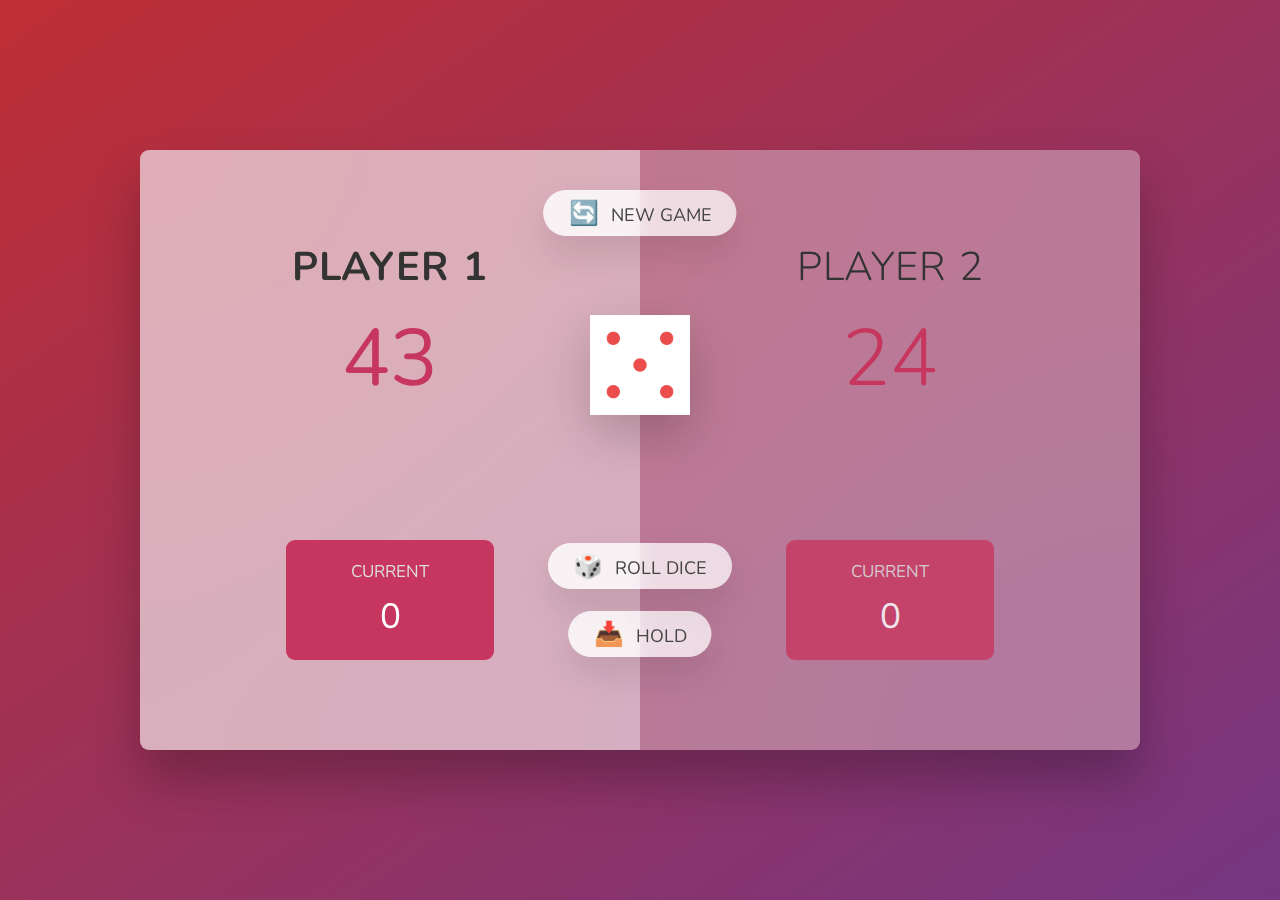
==== 03-DOM et Events Fondamentaux/JeuDuCochon/index.html @ 4cec80ba "new" ====
<!DOCTYPE html>
<html lang="en">
  <head>
    <meta charset="UTF-8" />
    <meta name="viewport" content="width=device-width, initial-scale=1.0" />
    <meta http-equiv="X-UA-Compatible" content="ie=edge" />
    <link rel="stylesheet" href="style.css" />
    <title>Pig Game</title>
  </head>
  <body>
    <main>
      <section class="player player--0 player--active">
        <h2 class="name" id="name--0">Player 1</h2>
        <p class="score" id="score--0">43</p>
        <div class="current">
          <p class="current-label">Current</p>
          <p class="current-score" id="current--0">0</p>
        </div>
      </section>
      <section class="player player--1">
        <h2 class="name" id="name--1">Player 2</h2>
        <p class="score" id="score--1">24</p>
        <div class="current">
          <p class="current-label">Current</p>
          <p class="current-score" id="current--1">0</p>
        </div>
      </section>

      <img src="dice-5.png" alt="Playing dice" class="dice" />
      <button class="btn btn--new">🔄 New game</button>
      <button class="btn btn--roll">🎲 Roll dice</button>
      <button class="btn btn--hold">📥 Hold</button>
    </main>
    <script src="script.js"></script>
  </body>
</html>
---- 03-DOM et Events Fondamentaux/JeuDuCochon/style.css ----
@import url('https://fonts.googleapis.com/css2?family=Nunito&display=swap');

* {
  margin: 0;
  padding: 0;
  box-sizing: inherit;
}

html {
  font-size: 62.5%;
  box-sizing: border-box;
}

body {
  font-family: 'Nunito', sans-serif;
  font-weight: 400;
  height: 100vh;
  color: #333;
  background-image: linear-gradient(to top left, #753682 0%, #bf2e34 100%);
  display: flex;
  align-items: center;
  justify-content: center;
}

/* LAYOUT */
main {
  position: relative;
  width: 100rem;
  height: 60rem;
  background-color: rgba(255, 255, 255, 0.35);
  backdrop-filter: blur(200px);
  filter: blur();
  box-shadow: 0 3rem 5rem rgba(0, 0, 0, 0.25);
  border-radius: 9px;
  overflow: hidden;
  display: flex;
}

.player {
  flex: 50%;
  padding: 9rem;
  display: flex;
  flex-direction: column;
  align-items: center;
  transition: all 0.75s;
}

/* ELEMENTS */
.name {
  position: relative;
  font-size: 4rem;
  text-transform: uppercase;
  letter-spacing: 1px;
  word-spacing: 2px;
  font-weight: 300;
  margin-bottom: 1rem;
}

.score {
  font-size: 8rem;
  font-weight: 300;
  color: #c7365f;
  margin-bottom: auto;
}

.player--active {
  background-color: rgba(255, 255, 255, 0.4);
}
.player--active .name {
  font-weight: 700;
}
.player--active .score {
  font-weight: 400;
}

.player--active .current {
  opacity: 1;
}

.current {
  background-color: #c7365f;
  opacity: 0.8;
  border-radius: 9px;
  color: #fff;
  width: 65%;
  padding: 2rem;
  text-align: center;
  transition: all 0.75s;
}

.current-label {
  text-transform: uppercase;
  margin-bottom: 1rem;
  font-size: 1.7rem;
  color: #ddd;
}

.current-score {
  font-size: 3.5rem;
}

/* ABSOLUTE POSITIONED ELEMENTS */
.btn {
  position: absolute;
  left: 50%;
  transform: translateX(-50%);
  color: #444;
  background: none;
  border: none;
  font-family: inherit;
  font-size: 1.8rem;
  text-transform: uppercase;
  cursor: pointer;
  font-weight: 400;
  transition: all 0.2s;

  background-color: white;
  background-color: rgba(255, 255, 255, 0.6);
  backdrop-filter: blur(10px);

  padding: 0.7rem 2.5rem;
  border-radius: 50rem;
  box-shadow: 0 1.75rem 3.5rem rgba(0, 0, 0, 0.1);
}

.btn::first-letter {
  font-size: 2.4rem;
  display: inline-block;
  margin-right: 0.7rem;
}

.btn--new {
  top: 4rem;
}
.btn--roll {
  top: 39.3rem;
}
.btn--hold {
  top: 46.1rem;
}

.btn:active {
  transform: translate(-50%, 3px);
  box-shadow: 0 1rem 2rem rgba(0, 0, 0, 0.15);
}

.btn:focus {
  outline: none;
}

.dice {
  position: absolute;
  left: 50%;
  top: 16.5rem;
  transform: translateX(-50%);
  height: 10rem;
  box-shadow: 0 2rem 5rem rgba(0, 0, 0, 0.2);
}

.player--winner {
  background-color: #2f2f2f;
}

.player--winner .name {
  font-weight: 700;
  color: #c7365f;
}
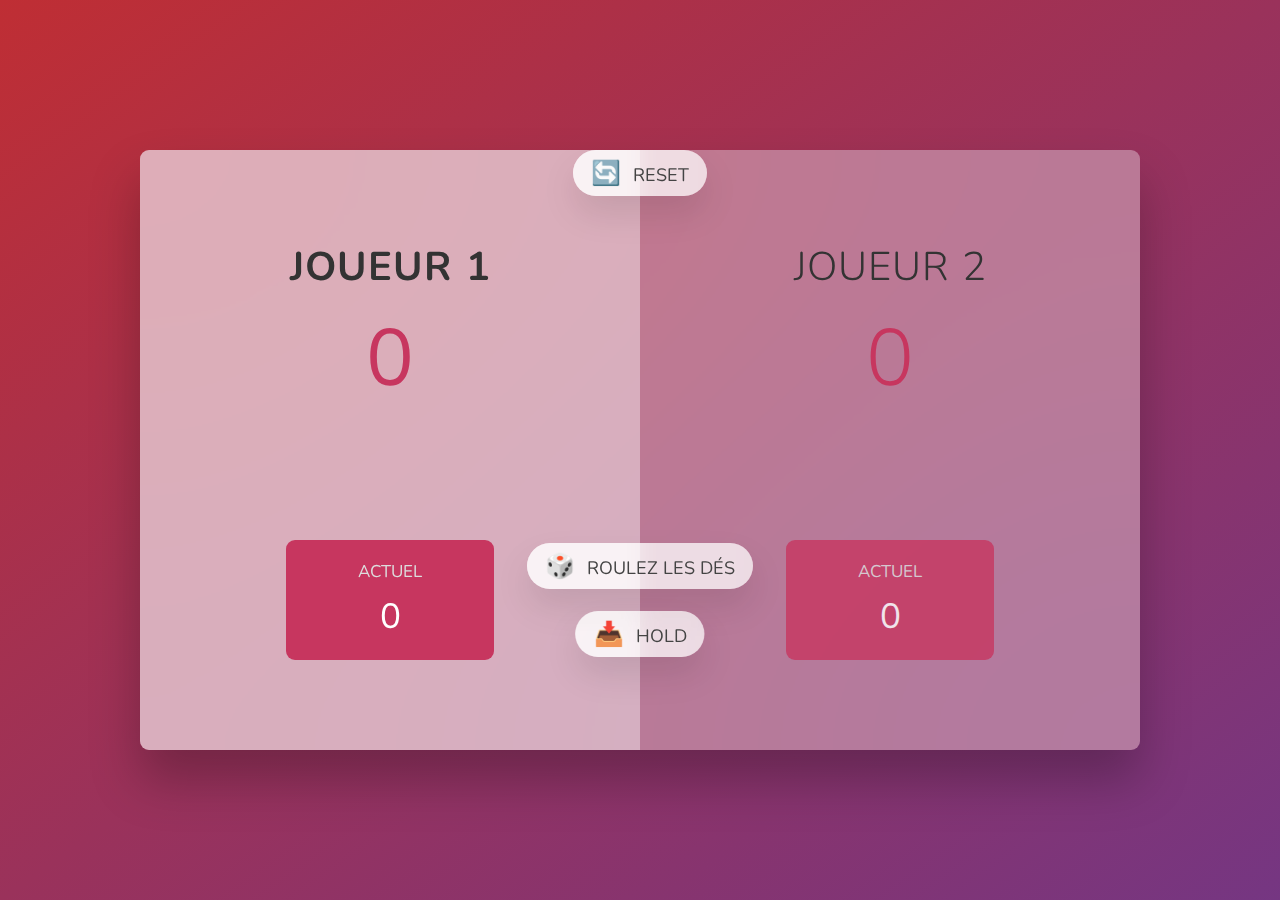
==== commit a8694936: "new" ====
--- a/03-DOM et Events Fondamentaux/JeuDuCochon/index.html
+++ b/03-DOM et Events Fondamentaux/JeuDuCochon/index.html
@@ -5,30 +5,30 @@
     <meta name="viewport" content="width=device-width, initial-scale=1.0" />
     <meta http-equiv="X-UA-Compatible" content="ie=edge" />
     <link rel="stylesheet" href="style.css" />
-    <title>Pig Game</title>
+    <title>Jeu du Cochon</title>
   </head>
   <body>
     <main>
-      <section class="player player--0 player--active">
-        <h2 class="name" id="name--0">Player 1</h2>
+      <section class="joueur joueur--0 joueur--active">
+        <h2 class="name" id="name--0">Joueur 1</h2>
         <p class="score" id="score--0">43</p>
         <div class="current">
-          <p class="current-label">Current</p>
+          <p class="current-label">Actuel</p>
           <p class="current-score" id="current--0">0</p>
         </div>
       </section>
-      <section class="player player--1">
-        <h2 class="name" id="name--1">Player 2</h2>
+      <section class="joueur joueur--1">
+        <h2 class="name" id="name--1">Joueur 2</h2>
         <p class="score" id="score--1">24</p>
         <div class="current">
-          <p class="current-label">Current</p>
+          <p class="current-label">Actuel</p>
           <p class="current-score" id="current--1">0</p>
         </div>
       </section>
 
       <img src="dice-5.png" alt="Playing dice" class="dice" />
-      <button class="btn btn--new">🔄 New game</button>
-      <button class="btn btn--roll">🎲 Roll dice</button>
+      <button class="btn btn--reset">🔄 Reset</button>
+      <button class="btn btn--roll">🎲 Roulez les dés</button>
       <button class="btn btn--hold">📥 Hold</button>
     </main>
     <script src="script.js"></script>
--- a/03-DOM et Events Fondamentaux/JeuDuCochon/style.css
+++ b/03-DOM et Events Fondamentaux/JeuDuCochon/style.css
@@ -36,7 +36,11 @@
   display: flex;
 }
 
-.player {
+.hidden {
+  display: none;
+}
+
+.joueur {
   flex: 50%;
   padding: 9rem;
   display: flex;
@@ -63,17 +67,17 @@
   margin-bottom: auto;
 }
 
-.player--active {
+.joueur--active {
   background-color: rgba(255, 255, 255, 0.4);
 }
-.player--active .name {
+.joueur--active .name {
   font-weight: 700;
 }
-.player--active .score {
+.joueur--active .score {
   font-weight: 400;
 }
 
-.player--active .current {
+.joueur--active .current {
   opacity: 1;
 }
 
@@ -118,7 +122,7 @@
   background-color: rgba(255, 255, 255, 0.6);
   backdrop-filter: blur(10px);
 
-  padding: 0.7rem 2.5rem;
+  padding: 0.7rem 1.8rem;
   border-radius: 50rem;
   box-shadow: 0 1.75rem 3.5rem rgba(0, 0, 0, 0.1);
 }
@@ -157,11 +161,11 @@
   box-shadow: 0 2rem 5rem rgba(0, 0, 0, 0.2);
 }
 
-.player--winner {
+.joueur--winner {
   background-color: #2f2f2f;
 }
 
-.player--winner .name {
+.joueur--winner .name {
   font-weight: 700;
   color: #c7365f;
 }
